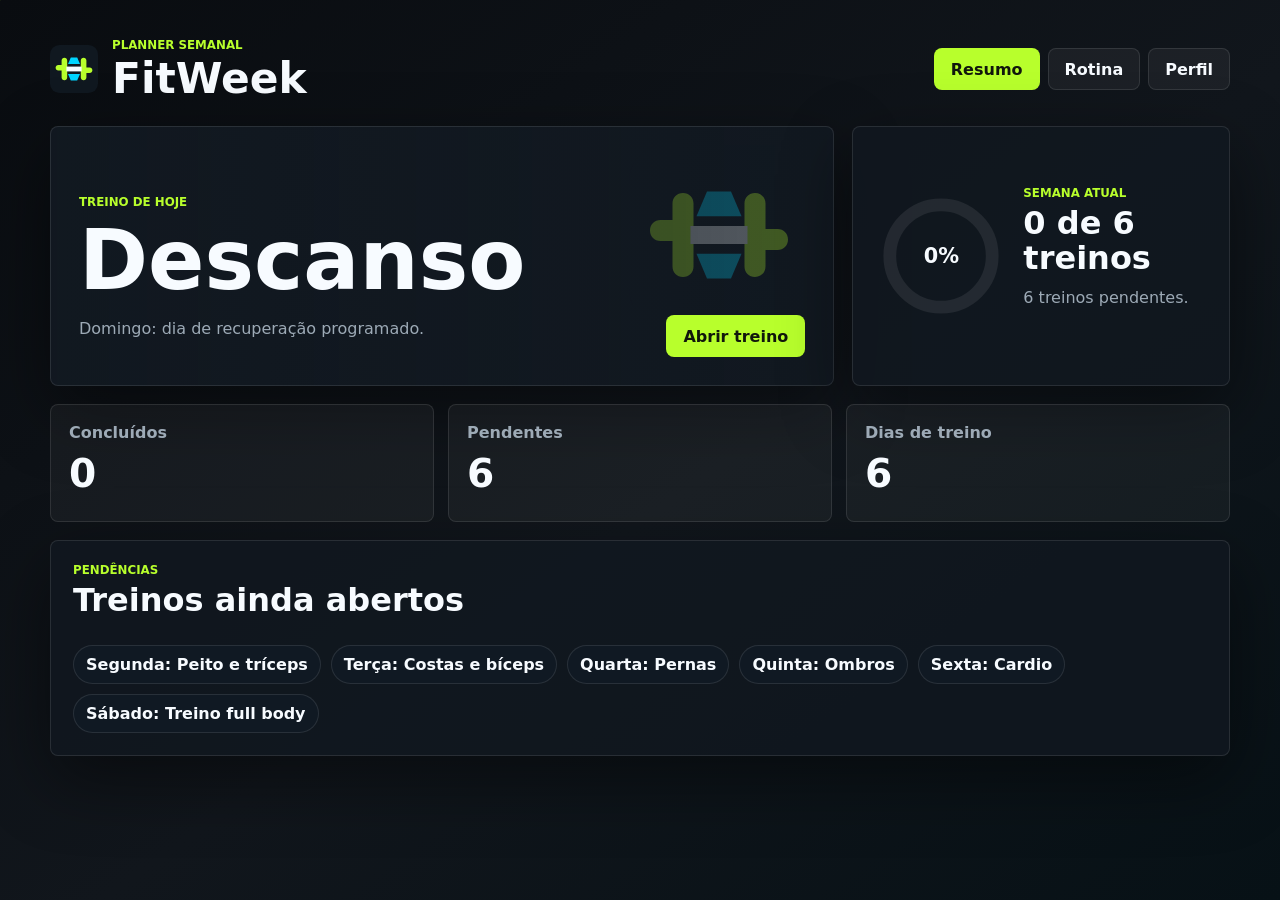
==== outputs/fit-week/index.html @ d02ee196 "first commit" ====
<!doctype html>
<html lang="pt-BR">
  <head>
    <meta charset="UTF-8" />
    <meta name="viewport" content="width=device-width, initial-scale=1.0" />
    <title>FitWeek Planner</title>
    <link rel="stylesheet" href="./styles.css" />
  </head>
  <body>
    <main class="app-shell">
      <header class="topbar">
        <div class="brand-lockup">
          <img src="./assets/gym-mark.svg" alt="" class="brand-mark" />
          <div>
            <p class="eyebrow">Planner semanal</p>
            <h1>FitWeek</h1>
          </div>
        </div>
        <nav class="top-actions" aria-label="Navegação principal">
          <button class="nav-button is-active" data-view="dashboard">Resumo</button>
          <button class="nav-button" data-view="routine">Rotina</button>
          <button class="nav-button" data-view="profile">Perfil</button>
        </nav>
      </header>

      <section class="dashboard-view" data-panel="dashboard">
        <div class="summary-layout">
          <section class="today-panel">
            <div>
              <p class="eyebrow">Treino de hoje</p>
              <h2 id="today-title">Carregando</h2>
              <p id="today-meta" class="muted">Sua rotina aparece aqui.</p>
            </div>
            <button class="primary-button" id="open-today">Abrir treino</button>
          </section>

          <section class="progress-panel">
            <div class="progress-ring" aria-label="Progresso semanal">
              <svg viewBox="0 0 120 120" role="img" aria-hidden="true">
                <circle class="ring-track" cx="60" cy="60" r="48"></circle>
                <circle class="ring-value" cx="60" cy="60" r="48" id="ring-value"></circle>
              </svg>
              <strong id="progress-percent">0%</strong>
            </div>
            <div>
              <p class="eyebrow">Semana atual</p>
              <h2 id="progress-title">0 de 0 treinos</h2>
              <p id="progress-copy" class="muted">Monte sua divisão para acompanhar o progresso.</p>
            </div>
          </section>
        </div>

        <section class="metric-grid" aria-label="Resumo semanal">
          <article class="metric-card">
            <span>Concluídos</span>
            <strong id="done-count">0</strong>
          </article>
          <article class="metric-card">
            <span>Pendentes</span>
            <strong id="pending-count">0</strong>
          </article>
          <article class="metric-card">
            <span>Dias de treino</span>
            <strong id="training-days-count">0</strong>
          </article>
        </section>

        <section class="pending-panel">
          <div class="section-heading">
            <div>
              <p class="eyebrow">Pendências</p>
              <h2>Treinos ainda abertos</h2>
            </div>
          </div>
          <div id="pending-list" class="pending-list"></div>
        </section>
      </section>

      <section class="routine-view is-hidden" data-panel="routine">
        <div class="section-heading">
          <div>
            <p class="eyebrow">Segunda a domingo</p>
            <h2>Organize sua semana</h2>
          </div>
          <button class="secondary-button" id="reset-week">Resetar progresso</button>
        </div>

        <div class="routine-layout">
          <section class="week-grid" id="week-grid" aria-label="Dias da semana"></section>

          <aside class="day-detail" id="day-detail" aria-live="polite">
            <div class="detail-empty">
              <h2>Escolha um dia</h2>
              <p class="muted">Clique em um card da semana para editar o treino, exercícios e progresso.</p>
            </div>
          </aside>
        </div>
      </section>

      <section class="profile-view is-hidden" data-panel="profile">
        <div class="profile-layout">
          <section class="profile-card">
            <p class="eyebrow">Cadastro</p>
            <h2>Seu perfil</h2>
            <form id="profile-form" class="profile-form">
              <label>
                Nome
                <input id="profile-name" type="text" placeholder="Ex: Eduardo" autocomplete="name" />
              </label>
              <label>
                Objetivo
                <select id="profile-goal">
                  <option value="Hipertrofia">Hipertrofia</option>
                  <option value="Força">Força</option>
                  <option value="Condicionamento">Condicionamento</option>
                  <option value="Emagrecimento">Emagrecimento</option>
                  <option value="Saúde e consistência">Saúde e consistência</option>
                </select>
              </label>
              <label>
                Nivel
                <select id="profile-level">
                  <option value="Iniciante">Iniciante</option>
                  <option value="Intermediário">Intermediário</option>
                  <option value="Avançado">Avançado</option>
                </select>
              </label>
              <button class="primary-button" type="submit">Salvar perfil</button>
            </form>
          </section>

          <section class="profile-note">
            <p class="eyebrow">Evolução</p>
            <h2 id="profile-greeting">Pronto para treinar</h2>
            <p class="muted">
              Suas escolhas ficam salvas neste navegador. Você pode alterar os dias de treino,
              exercícios e cargas sempre que sua rotina mudar.
            </p>
          </section>
        </div>
      </section>
    </main>

    <template id="exercise-template">
      <article class="exercise-card">
        <div class="exercise-header">
          <label>
            Exercício
            <input class="exercise-name" type="text" />
          </label>
          <button class="icon-button remove-exercise" type="button" aria-label="Excluir exercício">Remover</button>
        </div>
        <div class="exercise-fields">
          <label>
            Series
            <input class="exercise-sets" type="number" min="1" inputmode="numeric" />
          </label>
          <label>
            Reps
            <input class="exercise-reps" type="text" />
          </label>
          <label>
            Carga
            <input class="exercise-load" type="text" />
          </label>
        </div>
        <label>
          Observações
          <textarea class="exercise-notes" rows="2"></textarea>
        </label>
        <label class="done-toggle">
          <input class="exercise-done" type="checkbox" />
          <span>Exercício concluído</span>
        </label>
      </article>
    </template>

    <script src="./app.js"></script>
  </body>
</html>
---- outputs/fit-week/styles.css ----
:root {
  color-scheme: dark;
  --bg: #090c10;
  --panel: #111820;
  --panel-strong: #17212b;
  --line: rgba(255, 255, 255, 0.1);
  --text: #f7fbff;
  --muted: #9daab6;
  --accent: #b8ff2c;
  --accent-2: #00d4ff;
  --danger: #ff5c77;
  --shadow: 0 24px 70px rgba(0, 0, 0, 0.45);
  font-family:
    Inter, ui-sans-serif, system-ui, -apple-system, BlinkMacSystemFont, "Segoe UI",
    sans-serif;
}

* {
  box-sizing: border-box;
}

body {
  min-height: 100vh;
  margin: 0;
  background:
    linear-gradient(135deg, rgba(184, 255, 44, 0.06) 0 1px, transparent 1px 24px),
    linear-gradient(145deg, #090c10 0%, #11161c 54%, #071116 100%);
  color: var(--text);
}

button,
input,
select,
textarea {
  font: inherit;
}

button {
  cursor: pointer;
}

.app-shell {
  width: min(1180px, calc(100% - 32px));
  margin: 0 auto;
  padding: 24px 0 32px;
}

.topbar {
  display: flex;
  align-items: center;
  justify-content: space-between;
  gap: 20px;
  padding: 14px 0 26px;
}

.brand-lockup {
  display: flex;
  align-items: center;
  gap: 14px;
  min-width: 0;
}

.brand-mark {
  width: 48px;
  height: 48px;
  flex: 0 0 auto;
}

.eyebrow {
  margin: 0 0 6px;
  color: var(--accent);
  font-size: 0.74rem;
  font-weight: 800;
  letter-spacing: 0;
  text-transform: uppercase;
}

h1,
h2,
h3,
p {
  margin-top: 0;
}

h1 {
  margin-bottom: 0;
  font-size: 2.65rem;
  line-height: 1;
}

h2 {
  margin-bottom: 10px;
  font-size: 2rem;
  line-height: 1.1;
}

h3 {
  margin-bottom: 8px;
  font-size: 1.1rem;
}

.muted {
  color: var(--muted);
  line-height: 1.55;
}

.top-actions {
  display: flex;
  flex-wrap: wrap;
  justify-content: flex-end;
  gap: 8px;
}

.nav-button,
.secondary-button,
.primary-button,
.icon-button {
  min-height: 42px;
  border: 1px solid var(--line);
  border-radius: 8px;
  color: var(--text);
  background: rgba(255, 255, 255, 0.05);
  transition:
    transform 180ms ease,
    border-color 180ms ease,
    background 180ms ease;
}

.nav-button,
.secondary-button,
.primary-button {
  padding: 0 16px;
  font-weight: 800;
}

.nav-button:hover,
.secondary-button:hover,
.icon-button:hover {
  transform: translateY(-1px);
  border-color: rgba(184, 255, 44, 0.52);
}

.nav-button.is-active,
.primary-button {
  border-color: rgba(184, 255, 44, 0.9);
  background: var(--accent);
  color: #11170c;
}

.primary-button:hover {
  transform: translateY(-1px);
  filter: brightness(1.04);
}

.secondary-button {
  background: #18232d;
}

.summary-layout,
.routine-layout,
.profile-layout {
  display: grid;
  gap: 18px;
}

.summary-layout {
  grid-template-columns: minmax(0, 1.35fr) minmax(280px, 0.65fr);
}

.today-panel,
.progress-panel,
.pending-panel,
.profile-card,
.profile-note,
.day-detail {
  border: 1px solid var(--line);
  border-radius: 8px;
  background: rgba(17, 24, 32, 0.86);
  box-shadow: var(--shadow);
}

.today-panel {
  min-height: 260px;
  display: flex;
  align-items: flex-end;
  justify-content: space-between;
  gap: 18px;
  padding: 28px;
  background:
    linear-gradient(90deg, rgba(17, 24, 32, 0.94), rgba(17, 24, 32, 0.7)),
    url("./assets/gym-mark.svg") right 24px top 18px / 180px no-repeat,
    #111820;
}

.today-panel h2 {
  max-width: 13ch;
  margin-bottom: 10px;
  font-size: 5.2rem;
}

.progress-panel {
  display: flex;
  align-items: center;
  gap: 18px;
  padding: 24px;
}

.progress-ring {
  position: relative;
  width: 128px;
  height: 128px;
  flex: 0 0 auto;
  display: grid;
  place-items: center;
}

.progress-ring svg {
  position: absolute;
  inset: 0;
  transform: rotate(-90deg);
}

.progress-ring circle {
  fill: none;
  stroke-width: 12;
}

.ring-track {
  stroke: rgba(255, 255, 255, 0.08);
}

.ring-value {
  stroke: var(--accent);
  stroke-linecap: round;
  stroke-dasharray: 302;
  stroke-dashoffset: 302;
  transition: stroke-dashoffset 300ms ease;
}

.progress-ring strong {
  font-size: 1.3rem;
}

.metric-grid {
  display: grid;
  grid-template-columns: repeat(3, minmax(0, 1fr));
  gap: 14px;
  margin: 18px 0;
}

.metric-card {
  min-height: 118px;
  padding: 18px;
  border: 1px solid var(--line);
  border-radius: 8px;
  background: rgba(255, 255, 255, 0.045);
}

.metric-card span {
  display: block;
  color: var(--muted);
  font-weight: 700;
}

.metric-card strong {
  display: block;
  margin-top: 12px;
  font-size: 2.45rem;
  line-height: 1;
}

.pending-panel,
.profile-card,
.profile-note,
.day-detail {
  padding: 22px;
}

.section-heading {
  display: flex;
  align-items: flex-end;
  justify-content: space-between;
  gap: 16px;
  margin-bottom: 16px;
}

.pending-list {
  display: flex;
  flex-wrap: wrap;
  gap: 10px;
}

.pending-chip {
  border: 1px solid var(--line);
  border-radius: 999px;
  padding: 9px 12px;
  background: #101923;
  color: var(--text);
  font-weight: 800;
}

.routine-layout {
  grid-template-columns: minmax(0, 0.95fr) minmax(360px, 1.05fr);
  align-items: start;
}

.week-grid {
  display: grid;
  grid-template-columns: repeat(2, minmax(0, 1fr));
  gap: 12px;
}

.day-card {
  min-height: 156px;
  border: 1px solid var(--line);
  border-radius: 8px;
  padding: 16px;
  text-align: left;
  color: var(--text);
  background: #101720;
}

.day-card:hover,
.day-card.is-selected {
  border-color: rgba(184, 255, 44, 0.75);
}

.day-card.is-selected {
  background: #17242d;
}

.day-card.is-rest {
  opacity: 0.72;
}

.day-card-top,
.day-card-bottom,
.detail-header,
.detail-actions,
.exercise-header,
.exercise-fields,
.profile-layout {
  display: flex;
  gap: 12px;
}

.day-card-top,
.day-card-bottom,
.detail-header,
.detail-actions {
  align-items: center;
  justify-content: space-between;
}

.day-label {
  font-size: 1.15rem;
  font-weight: 900;
}

.status-pill {
  border: 1px solid rgba(255, 255, 255, 0.12);
  border-radius: 999px;
  padding: 5px 9px;
  color: var(--muted);
  font-size: 0.76rem;
  font-weight: 900;
}

.status-pill.done {
  border-color: rgba(184, 255, 44, 0.58);
  color: var(--accent);
}

.workout-type {
  margin: 18px 0 16px;
  color: var(--accent-2);
  font-weight: 900;
}

.day-card-bottom {
  color: var(--muted);
  font-size: 0.9rem;
  font-weight: 700;
}

.day-detail {
  min-height: 520px;
  position: sticky;
  top: 14px;
}

.detail-empty {
  min-height: 420px;
  display: grid;
  place-content: center;
  text-align: center;
}

.detail-header {
  align-items: flex-start;
}

.detail-actions {
  flex-wrap: wrap;
  justify-content: flex-start;
  margin: 18px 0;
}

.field-row {
  display: grid;
  grid-template-columns: minmax(0, 1fr) minmax(120px, auto);
  gap: 12px;
  margin: 18px 0;
}

label {
  display: grid;
  gap: 7px;
  color: var(--muted);
  font-size: 0.82rem;
  font-weight: 800;
}

input,
select,
textarea {
  width: 100%;
  border: 1px solid var(--line);
  border-radius: 8px;
  padding: 11px 12px;
  background: #0b1118;
  color: var(--text);
  outline: none;
}

textarea {
  resize: vertical;
}

input:focus,
select:focus,
textarea:focus {
  border-color: rgba(184, 255, 44, 0.68);
  box-shadow: 0 0 0 3px rgba(184, 255, 44, 0.1);
}

.exercise-list {
  display: grid;
  gap: 12px;
  margin-top: 14px;
}

.exercise-card {
  border: 1px solid var(--line);
  border-radius: 8px;
  padding: 14px;
  background: rgba(255, 255, 255, 0.04);
}

.exercise-header {
  align-items: end;
}

.exercise-header label {
  flex: 1;
}

.exercise-fields {
  display: grid;
  grid-template-columns: repeat(3, minmax(0, 1fr));
  margin: 12px 0;
}

.icon-button {
  padding: 0 12px;
  color: var(--danger);
  font-weight: 900;
  background: rgba(255, 92, 119, 0.08);
}

.done-toggle {
  display: flex;
  align-items: center;
  gap: 10px;
  margin-top: 12px;
}

.done-toggle input {
  width: 20px;
  height: 20px;
  accent-color: var(--accent);
}

.profile-layout {
  display: grid;
  grid-template-columns: minmax(0, 0.85fr) minmax(0, 1.15fr);
}

.profile-form {
  display: grid;
  gap: 14px;
  margin-top: 18px;
}

.profile-note {
  display: grid;
  align-content: center;
}

.toast {
  position: fixed;
  right: 18px;
  bottom: 18px;
  max-width: min(360px, calc(100% - 36px));
  border: 1px solid rgba(184, 255, 44, 0.45);
  border-radius: 8px;
  padding: 13px 16px;
  background: #121a22;
  color: var(--text);
  box-shadow: var(--shadow);
  font-weight: 800;
  animation: slide-up 220ms ease;
}

.is-hidden {
  display: none !important;
}

@keyframes slide-up {
  from {
    opacity: 0;
    transform: translateY(8px);
  }

  to {
    opacity: 1;
    transform: translateY(0);
  }
}

@media (max-width: 880px) {
  .topbar,
  .summary-layout,
  .routine-layout,
  .profile-layout {
    grid-template-columns: 1fr;
  }

  .topbar {
    display: grid;
  }

  .top-actions {
    justify-content: stretch;
  }

  .nav-button {
    flex: 1;
  }

  .summary-layout,
  .routine-layout,
  .profile-layout {
    display: grid;
  }

  .day-detail {
    position: static;
  }
}

@media (max-width: 640px) {
  .app-shell {
    width: min(100% - 20px, 1180px);
    padding-top: 12px;
  }

  .today-panel,
  .progress-panel,
  .section-heading,
  .detail-header {
    display: grid;
  }

  .top-actions {
    display: grid;
    grid-template-columns: 1fr;
    width: 100%;
  }

  .today-panel {
    min-height: 340px;
    align-content: end;
    background-size: 140px;
  }

  h1 {
    font-size: 2rem;
  }

  h2 {
    font-size: 1.5rem;
  }

  .today-panel h2 {
    font-size: 3rem;
  }

  .metric-grid,
  .week-grid,
  .field-row,
  .exercise-fields {
    grid-template-columns: 1fr;
  }

  .progress-panel {
    justify-items: start;
  }

  .primary-button,
  .secondary-button,
  .nav-button {
    width: 100%;
  }
}
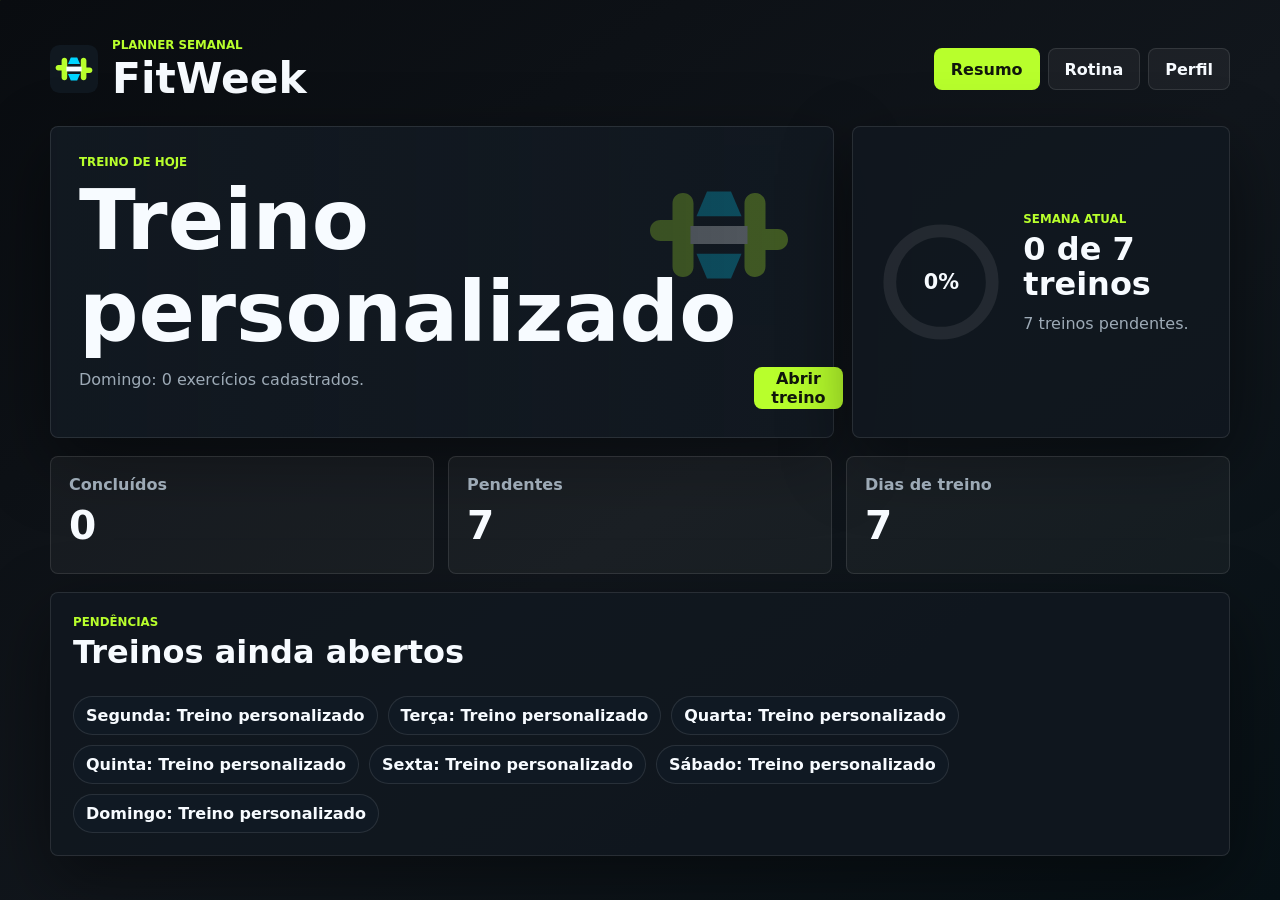
==== commit f9dbe7f0: "add exercise video links" ====
--- a/outputs/fit-week/index.html
+++ b/outputs/fit-week/index.html
@@ -168,6 +168,13 @@
           Observações
           <textarea class="exercise-notes" rows="2"></textarea>
         </label>
+        <div class="exercise-video-row">
+          <label>
+            Link do vídeo
+            <input class="exercise-video" type="url" placeholder="https://..." inputmode="url" />
+          </label>
+          <a class="video-link is-hidden" href="#" target="_blank" rel="noopener noreferrer">Abrir vídeo</a>
+        </div>
         <label class="done-toggle">
           <input class="exercise-done" type="checkbox" />
           <span>Exercício concluído</span>
--- a/outputs/fit-week/styles.css
+++ b/outputs/fit-week/styles.css
@@ -413,6 +413,10 @@
   margin: 18px 0;
 }
 
+.wide-field {
+  grid-column: 1 / -1;
+}
+
 label {
   display: grid;
   gap: 7px;
@@ -450,6 +454,11 @@
   margin-top: 14px;
 }
 
+.bottom-add-exercise {
+  width: 100%;
+  margin-top: 14px;
+}
+
 .exercise-card {
   border: 1px solid var(--line);
   border-radius: 8px;
@@ -476,6 +485,29 @@
   color: var(--danger);
   font-weight: 900;
   background: rgba(255, 92, 119, 0.08);
+}
+
+.exercise-video-row {
+  display: grid;
+  grid-template-columns: minmax(0, 1fr) auto;
+  align-items: end;
+  gap: 12px;
+  margin-top: 12px;
+}
+
+.video-link {
+  min-height: 42px;
+  display: inline-flex;
+  align-items: center;
+  justify-content: center;
+  border: 1px solid rgba(0, 212, 255, 0.42);
+  border-radius: 8px;
+  padding: 0 14px;
+  color: var(--accent-2);
+  background: rgba(0, 212, 255, 0.08);
+  font-weight: 900;
+  text-decoration: none;
+  white-space: nowrap;
 }
 
 .done-toggle {
@@ -609,7 +641,8 @@
   .metric-grid,
   .week-grid,
   .field-row,
-  .exercise-fields {
+  .exercise-fields,
+  .exercise-video-row {
     grid-template-columns: 1fr;
   }
 
